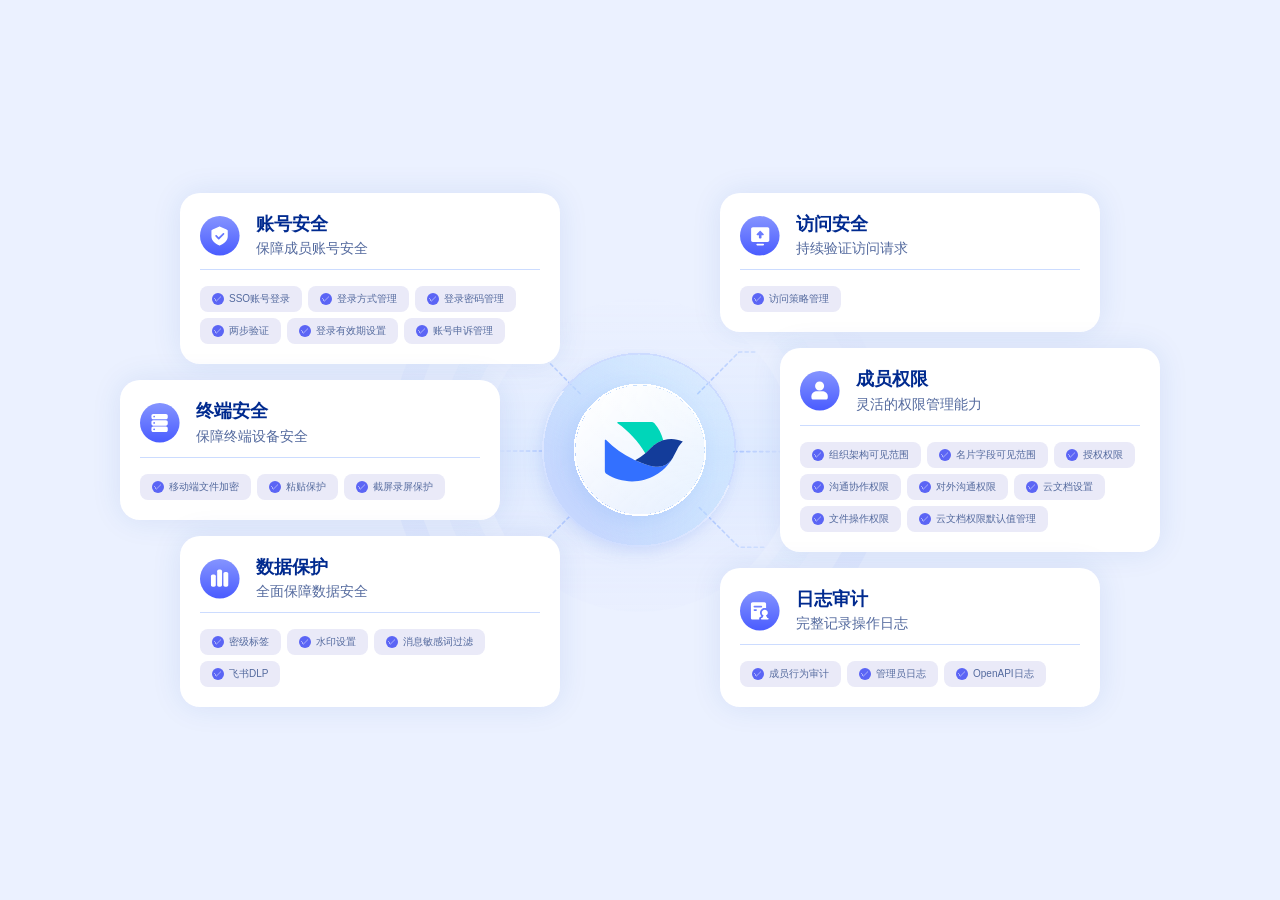
==== index.html @ 1bad4d09 "Add files via upload" ====
<!DOCTYPE html>
<html lang="zh-CN">
<head>
    <meta charset="UTF-8">
    <meta name="viewport" content="width=device-width, initial-scale=1.0">
    <title>飞书安全功能总览</title>
    <link rel="stylesheet" href="styles.css">
</head>
<body class="slant-cards-page">
    <div class="cards-container">
        <!-- 左侧卡片组 -->
        <div class="card-group left-group">
            <a href="account-security-detail.html" class="card-link">
                <div class="slant-card" id="card-account">
                    <div class="card-header">
                        <img src="account-security.svg" alt="账号安全" class="svg-icon">
                        <div class="card-text-container">
                            <div class="card-title">账号安全</div>
                            <div class="card-description">保障成员账号安全</div>
                        </div>
                    </div>
                    <div class="card-tags">
                        <div class="card-tag">SSO账号登录</div>
                        <div class="card-tag">登录方式管理</div>
                        <div class="card-tag">登录密码管理</div>
                        <div class="card-tag">两步验证</div>
                        <div class="card-tag">登录有效期设置</div>
                        <div class="card-tag">账号申诉管理</div>
                    </div>
                </div>
            </a>
            
            <a href="terminal-security-detail.html" class="card-link">
                <div class="slant-card left-group-middle" id="card-terminal">
                    <div class="card-header">
                        <img src="terminal-security.svg" alt="终端安全" class="svg-icon">
                        <div class="card-text-container">
                            <div class="card-title">终端安全</div>
                            <div class="card-description">保障终端设备安全</div>
                        </div>
                    </div>
                    <div class="card-tags">
                        <div class="card-tag">移动端文件加密</div>
                        <div class="card-tag">粘贴保护</div>
                        <div class="card-tag">截屏录屏保护</div>
                    </div>
                </div>
            </a>
            
            <a href="data-protection-detail.html" class="card-link">
                <div class="slant-card" id="card-data">
                    <div class="card-header">
                        <img src="data-protection.svg" alt="数据保护" class="svg-icon">
                        <div class="card-text-container">
                            <div class="card-title">数据保护</div>
                            <div class="card-description">全面保障数据安全</div>
                        </div>
                    </div>
                    <div class="card-tags">
                        <div class="card-tag">密级标签</div>
                        <div class="card-tag">水印设置</div>
                        <div class="card-tag">消息敏感词过滤</div>
                        <div class="card-tag">飞书DLP</div>
                    </div>
                </div>
            </a>
        </div>
        
        <!-- 中间飞书Logo区域 -->
        <div class="center-logo">
            <img src="feishu-logo.svg" alt="飞书安全" id="center-logo" class="center-logo-image">
        </div>
        
        <!-- 右侧卡片组 -->
        <div class="card-group right-group">
            <a href="access-security-detail.html" class="card-link">
                <div class="slant-card" id="card-access">
                    <div class="card-header">
                        <img src="access-security.svg" alt="访问安全" class="svg-icon">
                        <div class="card-text-container">
                            <div class="card-title">访问安全</div>
                            <div class="card-description">持续验证访问请求</div>
                        </div>
                    </div>
                    <div class="card-tags">
                        <div class="card-tag">访问策略管理</div>
                    </div>
                </div>
            </a>
            
            <a href="member-permissions-detail.html" class="card-link">
                <div class="slant-card right-group-middle" id="card-permissions">
                    <div class="card-header">
                        <img src="member-permissions.svg" alt="成员权限" class="svg-icon">
                        <div class="card-text-container">
                            <div class="card-title">成员权限</div>
                            <div class="card-description">灵活的权限管理能力</div>
                        </div>
                    </div>
                    <div class="card-tags">
                        <div class="card-tag">组织架构可见范围</div>
                        <div class="card-tag">名片字段可见范围</div>
                        <div class="card-tag">授权权限</div>
                        <div class="card-tag">沟通协作权限</div>
                        <div class="card-tag">对外沟通权限</div>
                        <div class="card-tag">云文档设置</div>
                        <div class="card-tag">文件操作权限</div>
                        <div class="card-tag">云文档权限默认值管理</div>
                    </div>
                </div>
            </a>
            
            <a href="log-audit-detail.html" class="card-link">
                <div class="slant-card" id="card-audit">
                    <div class="card-header">
                        <img src="log-audit.svg" alt="日志审计" class="svg-icon">
                        <div class="card-text-container">
                            <div class="card-title">日志审计</div>
                            <div class="card-description">完整记录操作日志</div>
                        </div>
                    </div>
                    <div class="card-tags">
                        <div class="card-tag">成员行为审计</div>
                        <div class="card-tag">管理员日志</div>
                        <div class="card-tag">OpenAPI日志</div>
                    </div>
                </div>
            </a>
        </div>

    </div>
    <script src="script.js"></script>
</body>
</html>
---- styles.css ----
/* 全局样式重置 */
* {
    margin: 0;
    padding: 0;
    box-sizing: border-box;
}

/* 正视图卡片布局专用样式 */
.slant-cards-page {
    margin: 0;
    padding: 0;
    min-height: 100vh;
    background-color: #EBF1FF !important; /* 设置新的背景色 */
    display: flex;
    align-items: center;
    justify-content: center;
    /* 移除透视效果 */
    overflow: visible;
    /* 移除黑色背景层 */
    background-image: none;
}

/* 移除页面背景光效 */
.slant-cards-page::before {
    content: '';
    position: fixed;
    top: -50%;
    left: -50%;
    width: 200%;
    height: 200%;
    background: none;
    z-index: -1;
}

.slant-cards-page::after {
    content: '';
    position: fixed;
    top: 0;
    left: 0;
    width: 100%;
    height: 100%;
    background: none;
    z-index: -1;
}

.cards-container {
    position: relative;
    width: 100%;
    max-width: 1400px; /* 增加最大宽度以适应位移 */
    height: auto;
    min-height: 800px;
    margin: 0 auto;
    padding: 40px;
    display: flex;
    justify-content: center;
    align-items: center;
    background: none;
    overflow: visible;
    flex-wrap: wrap;
}

/* 卡片组样式 */
.card-group {
    position: relative;
    width: 380px;
    display: flex;
    flex-direction: column;
    align-items: center;
    gap: 16px; /* 设置卡片间距为16px */
    z-index: 5;
}

/* 卡片链接样式 */
.card-link {
    display: block;
    text-decoration: none;
    color: inherit;
    width: 100%;
}

/* 卡片通用样式修改 */
.slant-card {
    position: static;
    width: 380px;
    height: auto;
    padding: 20px;
    background: #ffffff; /* 修改背景色为白色 */
    border-radius: 20px;
    transition: all 0.3s ease;
    z-index: 5;
    position: relative;
    border: none; /* 确保没有默认边框 */
    overflow: visible; /* 允许伪元素超出卡片范围 */
}

/* 卡片hover效果 */
.slant-card:hover {
    box-shadow: 0 0 40px rgba(34, 83, 174, 0.15); /* 加重投影 */
    transform: scale(1.02); /* 稍微放大 */
    z-index: 15; /* 确保hover的卡片在最上层 */
}

/* 修复中间卡片hover时的位移问题 */
@media (min-width: 1025px) {
    /* 左侧中间卡片hover效果 */
    .left-group-middle:hover {
        transform: translateX(-60px) scale(1.02); /* 保留水平位移并添加缩放 */
    }
    
    /* 右侧中间卡片hover效果 */
    .right-group-middle:hover {
        transform: translateX(60px) scale(1.02); /* 保留水平位移并添加缩放 */
    }
}

/* 移除渐变边框伪元素 */

/* 左侧卡片组 */
.left-group {
    transform: translateX(-80px);
}

/* 右侧卡片组 */
.right-group {
    transform: translateX(80px);
}

/* 中间卡片向外侧突出效果（仅在大于1024px时生效） */
@media (min-width: 1025px) {
    /* 左侧中间卡片向左突出 */
    .left-group-middle {
        transform: translateX(-60px);
        z-index: 10;
    }
    
    /* 右侧中间卡片向右突出 */
    .right-group-middle {
        transform: translateX(60px);
        z-index: 10;
    }
}

/* 连接线样式 */
.connection-lines {
    position: absolute;
    top: 0;
    left: 0;
    z-index: 5;
    pointer-events: none;
}

.connection-lines line {
    filter: drop-shadow(0 0 5px rgba(147, 51, 234, 0.5));
    transition: stroke-width 0.3s ease, opacity 0.3s ease;
}

/* 中心Logo容器样式 */
.center-logo {
    position: absolute;
    top: 50%;
    left: 50%;
    transform: translate(-50%, -50%);
    z-index: 1;
    display: flex;
    justify-content: center;
    align-items: center;
}

/* 中心Logo图片样式 */
.center-logo-image {
    width: 500px;
    height: 500px;
    object-fit: contain;
    /* 移除所有滤镜效果，显示原始图片状态 */
    /* 移除悬停效果，保持稳定状态 */
}



.slant-cards-page .card-header {
    display: flex;
    align-items: center; /* 上下居中对齐 */
    gap: 16px; /* 修改icon和文字的距离为16px */
    margin-bottom: 16px; /* 修改卡片头部和标签之间的间距为16px */
    padding-bottom: 10px;
    border-bottom: 1px solid #CCDCFF; /* 修改底部线颜色为CCDCFF */
    flex-wrap: wrap;
}

/* 移除.card-icon容器，将样式直接应用到svg-icon */

.slant-cards-page .svg-icon {
    width: 40px;
    height: 40px;
    flex-shrink: 0;
    display: flex;
    align-items: center;
    justify-content: center;
    background: rgba(255, 255, 255, 0.6);
    border-radius: 8px;
    overflow: hidden;
    object-fit: contain;
    transition: transform 0.3s ease;
}

.slant-cards-page .card-text-container {
    flex: 1;
    min-width: 0;
    display: flex;
    flex-direction: column;
    gap: 2px; /* 缩小主副标题高度间距 */
}

.slant-cards-page .card-title {
    font-size: 18px;
    font-weight: 600;
    color: #002A8F;
    margin: 0;
    line-height: 1.3;
    transition: color 0.3s ease;
}

.slant-cards-page .card-description {
    font-size: 14px;
    color: #546A9E;
    margin: 0;
    line-height: 1.5;
    transition: color 0.3s ease;
}

/* 卡片标签样式 - 平铺展示所有功能项 */
.slant-cards-page .card-tags {
    width: 100%;
    display: flex;
    flex-wrap: wrap;
    justify-content: flex-start;
    align-items: center;
    gap: 6px;
}

/* 确保卡片容器允许标签容器扩展宽度 */
.slant-card {
    position: relative;
    width: 380px;
    height: auto;
    padding: 20px;
    background: #ffffff; /* 修改背景色为白色 */
    border-radius: 20px;
    transition: all 0.3s ease;
    z-index: 5;
    border: none; /* 确保没有默认边框 */
    overflow: hidden; /* 防止内容溢出 */
    display: flex;
    flex-direction: column;
    /* 添加蓝紫色投影效果 */
    box-shadow: 0 0 30px rgba(34, 83, 174, 0.1);
}

/* Chrome, Safari和Opera隐藏滚动条 */
.slant-cards-page .card-tags::-webkit-scrollbar {
    display: none;
}

.slant-cards-page .card-tag {
    display: inline-flex;
    align-items: center;
    font-size: 10px;
    color: #546A9E;
    padding: 6px 12px;
    border-radius: 8px; /* 修改圆角为8px */
    text-transform: none;
    letter-spacing: normal;
    box-shadow: none; /* 确保tag投影已移除 */
    position: relative;
    transition: all 0.2s ease;
    background: #EAEAF8; /* 标签颜色改为EAEAF8 */
    flex-shrink: 0; /* 防止标签被压缩 */
    white-space: nowrap; /* 防止文案换行 */
    border: none; /* 确保没有边框 */
}

/* 移除标签渐变描边 */
.slant-cards-page .card-tag::after {
    display: none;
}

/* 标签对钩图标 */
.slant-cards-page .card-tag::before {
    content: '✓';
    margin-right: 5px;
    font-size: 8px;
    line-height: 1;
    display: inline-flex;
    align-items: center;
    justify-content: center;
    width: 12px;
    height: 12px;
    background-color: #5B65F5;
    border-radius: 50%;
    color: white;
}

body {
    font-family: -apple-system, BlinkMacSystemFont, 'Segoe UI', Roboto, 'Helvetica Neue', Arial, sans-serif;
    background-color: #EBF1FF; /* 设置新的背景色 */
    background-image: none;
    min-height: 100vh;
    display: flex;
    justify-content: center;
    align-items: center;
    padding: 0; /* 移除默认的20px内边距 */
    position: relative;
    overflow: hidden;
    color: #546A9E;
}

/* 移除背景光效 */
body::before {
    content: '';
    position: fixed;
    top: -50%;
    left: -50%;
    width: 200%;
    height: 200%;
    background: none;
    animation: none;
    z-index: -1;
}

body::after {
    content: '';
    position: fixed;
    top: 0;
    left: 0;
    width: 100%;
    height: 100%;
    background: none;
    z-index: -1;
}

/* 动态光效动画 */
@keyframes backgroundPulse {
    0%, 100% {
        transform: scale(1) rotate(0deg);
        opacity: 0.5;
    }
    50% {
        transform: scale(1.1) rotate(180deg);
        opacity: 0.7;
    }
}

/* 移除了与发光球体布局相关的主容器、中心区域和左右卡片容器样式 */

/* 移除了与安全卡片（发光球体布局）相关的样式 */

/* 卡片头部 */
.card-header {
    display: flex;
    align-items: flex-start;
    margin-bottom: 12px;
}

.card-text-container {
    display: flex;
    flex-direction: column;
    justify-content: flex-start;
    text-align: left;
}

.card-icon {
    margin-right: 12px;
    flex-shrink: 0;
}

.icon-circle {
    width: 40px;
    height: 40px;
    border-radius: 50%;
    background-color: #E3F2FD;
    display: flex;
    justify-content: center;
    align-items: center;
    color: #2196F3;
    font-weight: bold;
    font-size: 18px;
}

.svg-icon {
    width: 40px;
    height: 40px;
    display: block;
}

.card-title {
    font-size: 18px;
    font-weight: 600;
    color: #002A8F;
    margin-bottom: 4px;
    cursor: pointer;
    transition: color 0.3s ease;
}

.card-description {
    font-size: 12px;
    color: #546A9E;
    line-height: 1.3;
}

/* 卡片内容 */
.card-content {
    display: flex;
    flex-direction: row;
    flex-wrap: wrap;
    gap: 8px;
    align-items: center;
}

/* 详情页tab内容默认隐藏，用于转场动画 */
.tab-content {
    opacity: 0;
    transition: opacity 0.3s ease;
}

.tabs {
    opacity: 0;
    transition: opacity 0.3s ease;
}

.feature-item {
    font-size: 12px;
    color: #546A9E;
    padding: 3px 6px;
    border-radius: 4px;
    background-color: #f5f7fa;
    transition: background-color 0.3s ease, color 0.3s ease;
    width: fit-content;
    white-space: nowrap;
    cursor: pointer;
}

.feature-item:hover {
    background-color: #e3f2fd;
}

/* 连接线条 */
.connection-lines {
    position: absolute;
    top: 0;
    left: 0;
    width: 100%;
    height: 100%;
    pointer-events: none;
    z-index: 5;
}



/* 响应式设计 */
@media (max-width: 1024px) {
    .cards-container {
        flex-direction: column;
        height: auto;
        gap: 16px;
        padding: 20px;
        position: relative;
    }

    .left-group,
    .right-group {
        transform: none;
        margin: 0;
        width: 100%;
        max-width: 450px;
        gap: 16px;
    }

    /* 移除中间卡片的突出效果 */
    .left-group-middle,
    .right-group-middle {
        transform: none;
        z-index: 5;
    }

    .slant-card {
        width: 100%;
        max-width: 380px;
    }

    .center-logo {
        position: absolute;
        transform: translate(-50%, -50%);
        top: 50%;
        left: 50%;
        margin: 0;
        z-index: 1;
    }

    .center-logo-image {
        width: 300px;
        height: 300px;
        opacity: 0.5;
    }
}

/* 双图片布局通用样式 */
.dual-image-container {
    display: flex;
    justify-content: center;
    align-items: center;
    width: 100%;
    height: 100%;
    min-height: 200px;
    position: relative;
}

.main-image-container {
    display: flex;
    justify-content: center;
    align-items: center;
    max-width: 80%;
    width: 100%;
    height: 100%;
}

.main-image {
    display: block;
    max-width: 100%;
    max-height: 288px; /* 白色容器高度400px扣除内边距40px后的80%（360px*0.8） */
    width: auto;
    height: auto;
    box-shadow: 0 4px 12px rgba(0, 0, 0, 0.15);
    border-radius: 4px;
    transform: translateZ(0);
}

.overlay-image {
    position: absolute;
    width: 50%;
    height: auto;
    max-width: 150px;
    box-shadow: 0 2px 8px rgba(0, 0, 0, 0.1);
    border-radius: 4px;
    transform: translate(110%, 170%);
    z-index: 1;
    transform-style: preserve-3d;
}

/* 图二位置微调类 */
.overlay-top-left {
    transform: translate(-110%, -170%);
}

.overlay-top-right {
    transform: translate(110%, -170%);
}

.overlay-bottom-left {
    transform: translate(-110%, 170%);
}

.overlay-bottom-right {
    transform: translate(110%, 170%);
}

.overlay-center {
    transform: translate(0, 0);
}

.overlay-top-center {
    transform: translate(0, -150%);
}

.overlay-bottom-center {
    transform: translate(0, 150%);
}

.overlay-left-center {
    transform: translate(-150%, 0);
}

.overlay-right-center {
    transform: translate(150%, 0);
}

/* 动画效果 */
@keyframes fadeInScale {
    from {
        opacity: 0;
        transform: scale(0.9);
    }
    to {
        opacity: 1;
        transform: scale(1);
    }
}

/* 包含translate的淡入缩放动画 */
@keyframes fadeInScaleWithTranslate {
    from {
        opacity: 0;
        transform: translate(110%, 170%) scale(0.9);
    }
    to {
        opacity: 1;
        transform: translate(110%, 170%) scale(1);
    }
}

/* SSO模块专用的淡入缩放动画（无translate） */
@keyframes fadeInScaleSSO {
    from {
        opacity: 0;
        transform: scale(0.9);
    }
    to {
        opacity: 1;
        transform: scale(1);
    }
}

@keyframes fadeIn {
    from {
        opacity: 0;
    }
    to {
        opacity: 1;
    }
}

.fade-in {
    animation: fadeInScale 0.6s ease forwards;
}

/* 图片淡入动画 - 与首页一致 */
.tab-image {
    opacity: 0; /* 初始状态完全隐藏 */
    animation: fadeInScale 0.6s ease forwards;
}

/* 第二张图片延迟动画 - 结合translate和scale */
.step1-container .tab-image:last-child {
    opacity: 0; /* 初始状态完全隐藏 */
    animation: fadeInScaleWithTranslate 0.6s ease 200ms forwards;
}

/* 延迟动画 */
.security-card:nth-child(1) {
    animation-delay: 0.1s;
}

.security-card:nth-child(2) {
    animation-delay: 0.2s;
}

.security-card:nth-child(3) {
    animation-delay: 0.3s;
}

.security-card:nth-child(4) {
    animation-delay: 0.4s;
}

.security-card:nth-child(5) {
    animation-delay: 0.5s;
}

.security-card:nth-child(6) {
    animation-delay: 0.6s;
}
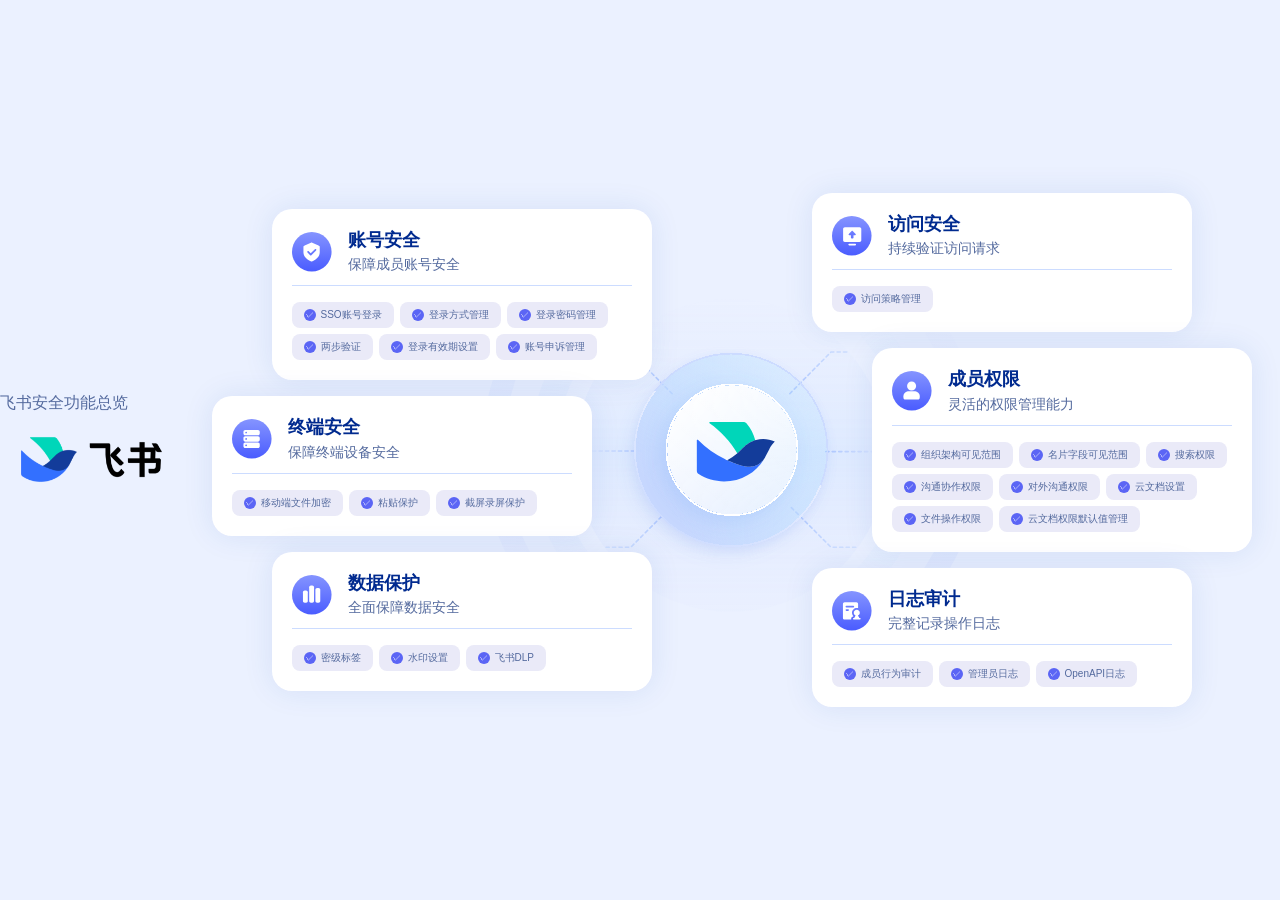
==== commit a4b657b8: "Add files via upload" ====
--- a/index.html
+++ b/index.html
@@ -5,8 +5,24 @@
     <meta name="viewport" content="width=device-width, initial-scale=1.0">
     <title>飞书安全功能总览</title>
     <link rel="stylesheet" href="styles.css">
+    <style>
+        /* 移除链接的下划线 */
+        a {
+            text-decoration: none !important;
+        }
+
+        /* 首页为固定头部预留空间，避免遮挡卡片 */
+        .slant-cards-page {
+            padding-top: calc(var(--page-header-height) + 4px);
+            box-sizing: border-box;
+        }
+    </style>
 </head>
 <body class="slant-cards-page">
+    <header class="fixed-header">
+        <div class="header-title">飞书安全功能总览</div>
+        <img class="header-logo" src="feishu-security-logo.svg" alt="Logo" />
+    </header>
     <div class="cards-container">
         <!-- 左侧卡片组 -->
         <div class="card-group left-group">
@@ -47,23 +63,24 @@
                 </div>
             </a>
             
-            <a href="data-protection-detail.html" class="card-link">
-                <div class="slant-card" id="card-data">
-                    <div class="card-header">
-                        <img src="data-protection.svg" alt="数据保护" class="svg-icon">
-                        <div class="card-text-container">
-                            <div class="card-title">数据保护</div>
-                            <div class="card-description">全面保障数据安全</div>
+            <div class="card-link">
+                <a href="data-protection-detail.html">
+                    <div class="slant-card" id="card-data">
+                        <div class="card-header">
+                            <img src="data-protection.svg" alt="数据保护" class="svg-icon">
+                            <div class="card-text-container">
+                                <div class="card-title">数据保护</div>
+                                <div class="card-description">全面保障数据安全</div>
+                            </div>
+                        </div>
+                        <div class="card-tags">
+                            <div class="card-tag">密级标签</div>
+                            <div class="card-tag">水印设置</div>
+                            <div class="card-tag">飞书DLP</div>
                         </div>
                     </div>
-                    <div class="card-tags">
-                        <div class="card-tag">密级标签</div>
-                        <div class="card-tag">水印设置</div>
-                        <div class="card-tag">消息敏感词过滤</div>
-                        <div class="card-tag">飞书DLP</div>
-                    </div>
-                </div>
-            </a>
+                </a>
+            </div>
         </div>
         
         <!-- 中间飞书Logo区域 -->
@@ -88,47 +105,51 @@
                 </div>
             </a>
             
-            <a href="member-permissions-detail.html" class="card-link">
-                <div class="slant-card right-group-middle" id="card-permissions">
-                    <div class="card-header">
-                        <img src="member-permissions.svg" alt="成员权限" class="svg-icon">
-                        <div class="card-text-container">
-                            <div class="card-title">成员权限</div>
-                            <div class="card-description">灵活的权限管理能力</div>
+            <div class="card-link">
+                <a href="member-permissions-detail.html">
+                    <div class="slant-card right-group-middle" id="card-permissions">
+                        <div class="card-header">
+                            <img src="member-permissions.svg" alt="成员权限" class="svg-icon">
+                            <div class="card-text-container">
+                                <div class="card-title">成员权限</div>
+                                <div class="card-description">灵活的权限管理能力</div>
+                            </div>
+                        </div>
+                        <div class="card-tags">
+                            <div class="card-tag">组织架构可见范围</div>
+                            <div class="card-tag">名片字段可见范围</div>
+                            <div class="card-tag">搜索权限</div>
+                            <div class="card-tag">沟通协作权限</div>
+                            <div class="card-tag">对外沟通权限</div>
+                            <div class="card-tag">云文档设置</div>
+                            <div class="card-tag">文件操作权限</div>
+                            <div class="card-tag">云文档权限默认值管理</div>
                         </div>
                     </div>
-                    <div class="card-tags">
-                        <div class="card-tag">组织架构可见范围</div>
-                        <div class="card-tag">名片字段可见范围</div>
-                        <div class="card-tag">授权权限</div>
-                        <div class="card-tag">沟通协作权限</div>
-                        <div class="card-tag">对外沟通权限</div>
-                        <div class="card-tag">云文档设置</div>
-                        <div class="card-tag">文件操作权限</div>
-                        <div class="card-tag">云文档权限默认值管理</div>
-                    </div>
-                </div>
-            </a>
+                </a>
+            </div>
             
-            <a href="log-audit-detail.html" class="card-link">
-                <div class="slant-card" id="card-audit">
-                    <div class="card-header">
-                        <img src="log-audit.svg" alt="日志审计" class="svg-icon">
-                        <div class="card-text-container">
-                            <div class="card-title">日志审计</div>
-                            <div class="card-description">完整记录操作日志</div>
+            <div class="card-link">
+                <a href="log-audit-detail.html">
+                    <div class="slant-card" id="card-audit">
+                        <div class="card-header">
+                            <img src="log-audit.svg" alt="日志审计" class="svg-icon">
+                            <div class="card-text-container">
+                                <div class="card-title">日志审计</div>
+                                <div class="card-description">完整记录操作日志</div>
+                            </div>
+                        </div>
+                        <div class="card-tags">
+                            <div class="card-tag">成员行为审计</div>
+                            <div class="card-tag">管理员日志</div>
+                            <div class="card-tag">OpenAPI日志</div>
                         </div>
                     </div>
-                    <div class="card-tags">
-                        <div class="card-tag">成员行为审计</div>
-                        <div class="card-tag">管理员日志</div>
-                        <div class="card-tag">OpenAPI日志</div>
-                    </div>
-                </div>
-            </a>
+                </a>
+            </div>
         </div>
 
     </div>
     <script src="script.js"></script>
 </body>
-</html>+</html>
